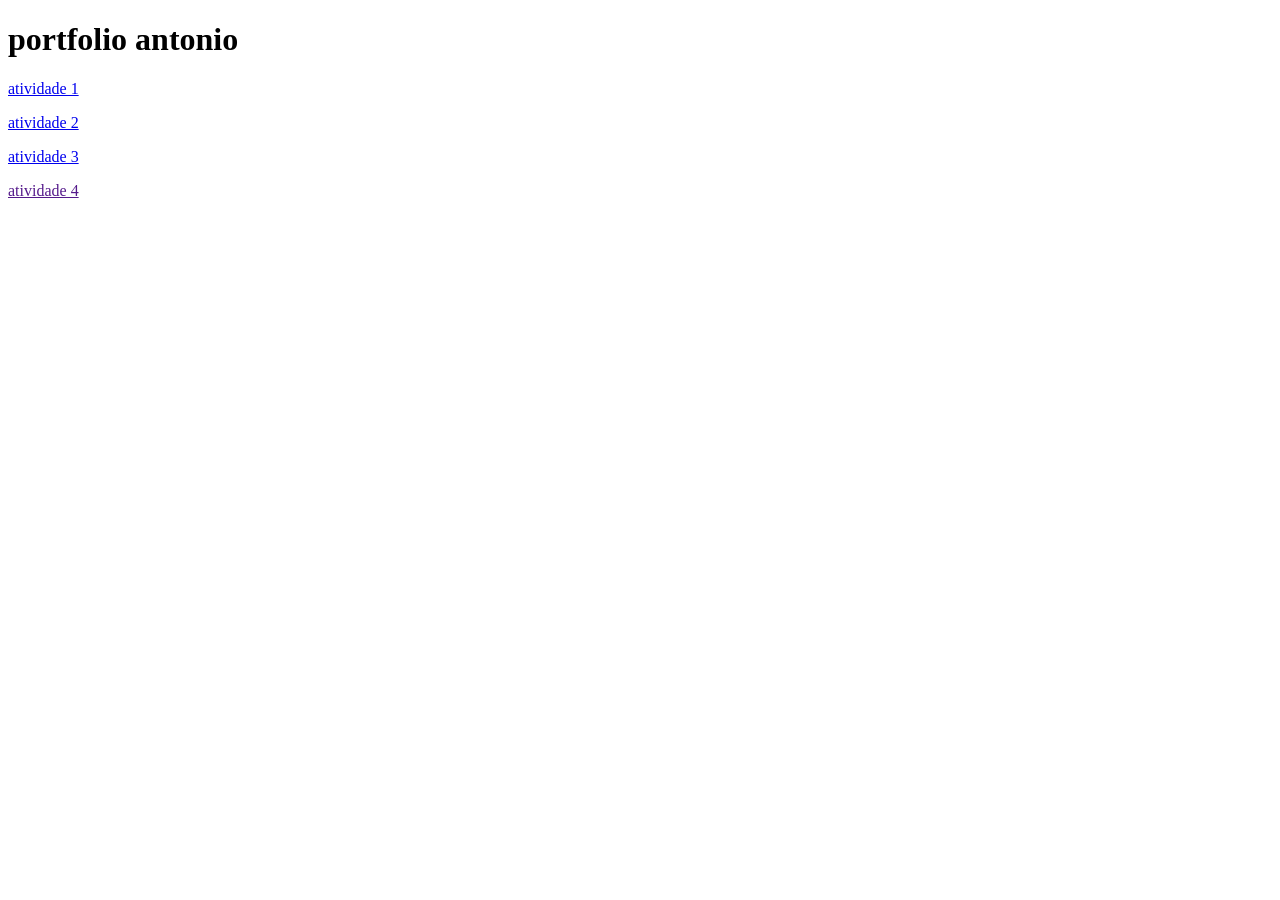
==== index.html @ e66b05ef "Add files via upload update 1.0" ====
<!DOCTYPE html>
<html lang="pt-br">
<head>
    <meta charset="UTF-8">
    <meta name="viewport" content="width=[device-width], initial-scale=1.0">
    <title>portfolio</title>
</head>
<body>
    <header>
 <h1>portfolio antonio</h1>
    </header>
    <main>
<a href="atividade1/olamundo.html"><p>atividade 1</p></a>
<a href="atividade 2/index.html"><p>atividade 2</p></a>
<a href="atividade 3/calculadoranota.html"><p>atividade 3</p></a>
<a href=""><p>atividade 4</p></a>

    </main>
    <footer>

    </footer>
</html>
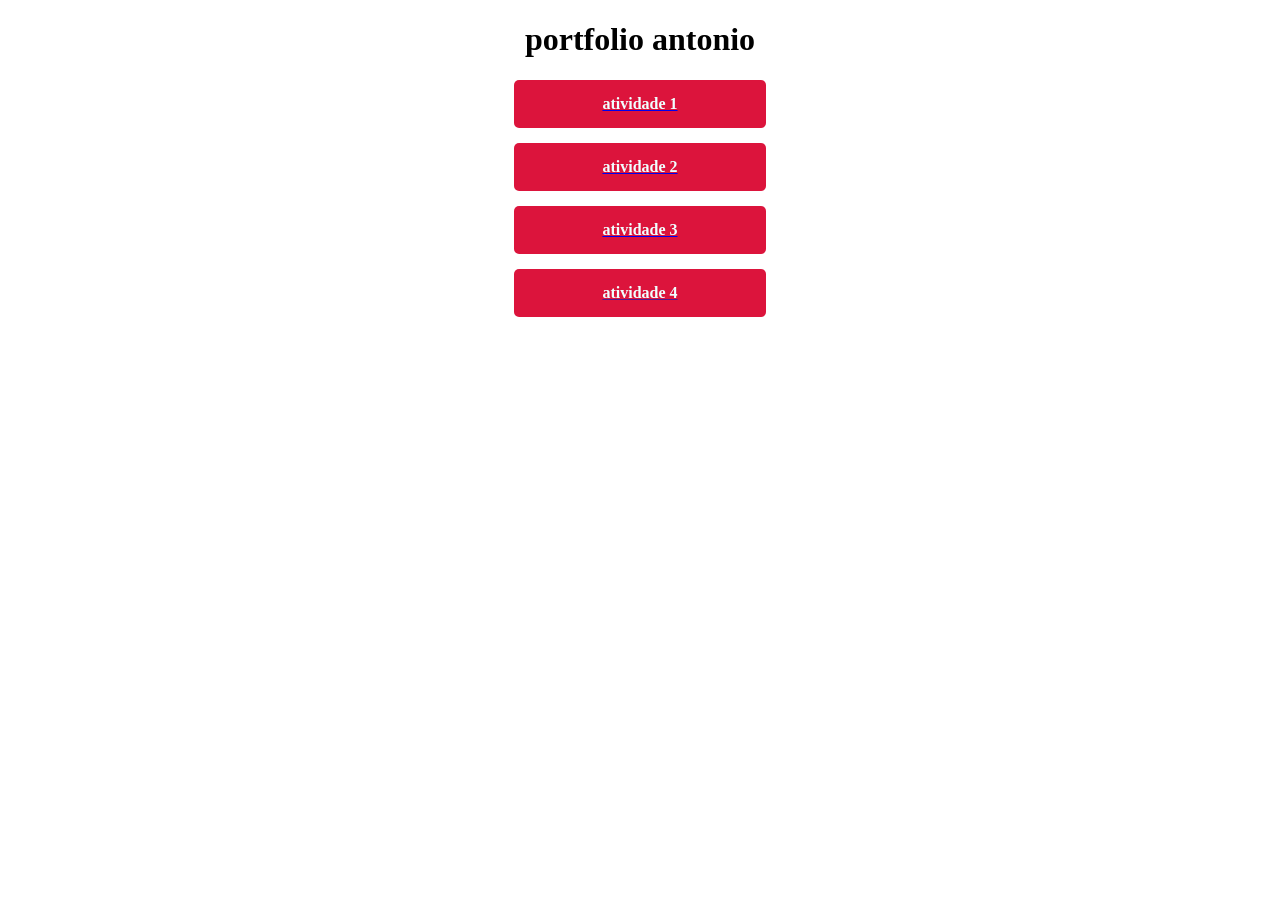
==== commit d6226a37: "Add files via upload" ====
--- a/index.html
+++ b/index.html
@@ -4,6 +4,7 @@
     <meta charset="UTF-8">
     <meta name="viewport" content="width=[device-width], initial-scale=1.0">
     <title>portfolio</title>
+    <link rel="stylesheet" href="style.css">
 </head>
 <body>
     <header>
--- a/style.css
+++ b/style.css
@@ -0,0 +1,21 @@
+a p{
+ background-color: crimson;
+ width: 20%;
+ padding: 15px 0;
+ text-align: center;
+ color: azure;
+ font-weight: bold;
+ border-radius: 5px;
+ transition: 1s;
+ cursor: pointer;
+ margin: 15px auto;
+}
+a p:hover{
+    background-color: brown;
+    transform: scale(1.2);
+}
+
+body{
+    text-align: center;
+}
+
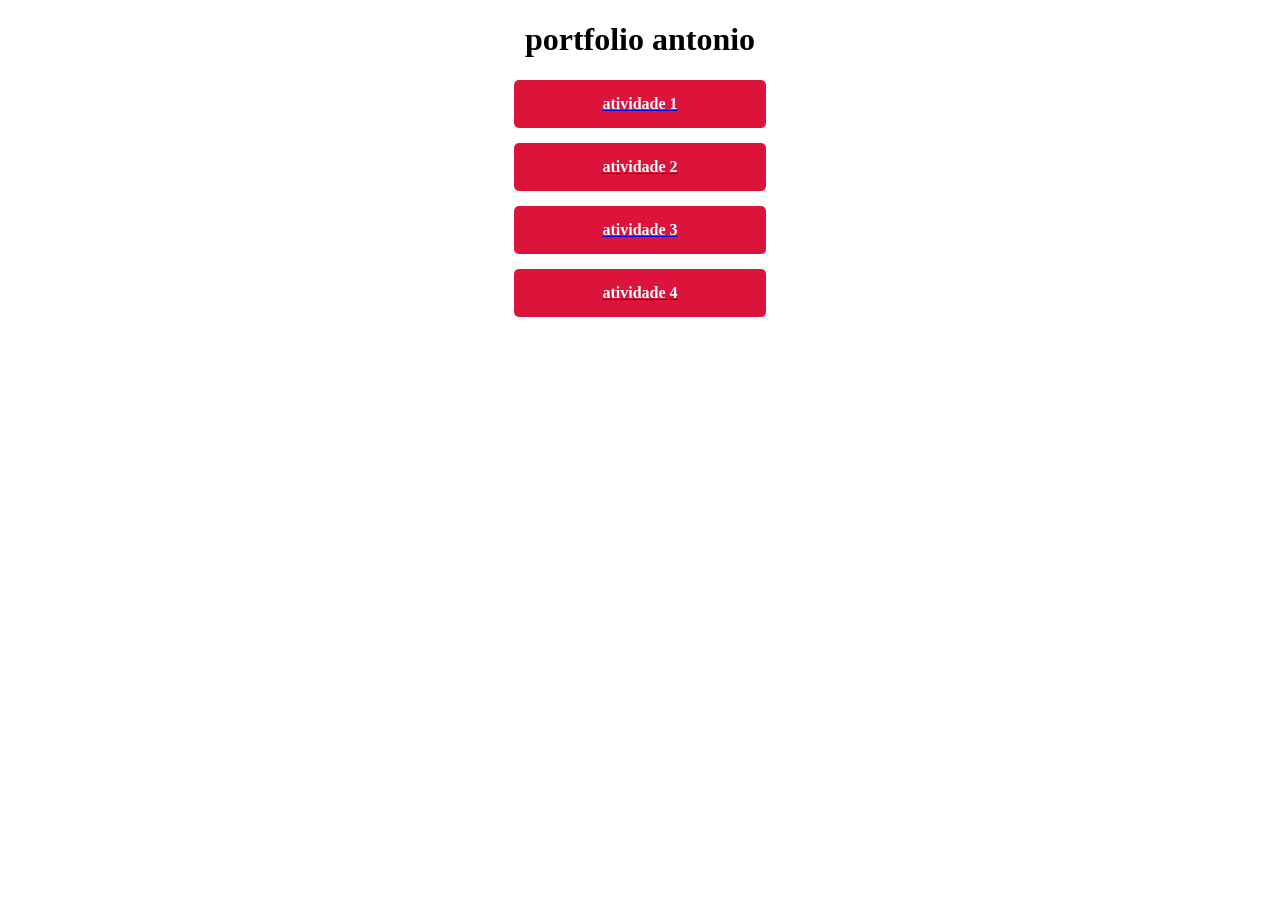
==== commit 5a82fc35: "Add files via upload" ====
--- a/index.html
+++ b/index.html
@@ -14,7 +14,7 @@
 <a href="atividade1/olamundo.html"><p>atividade 1</p></a>
 <a href="atividade 2/index.html"><p>atividade 2</p></a>
 <a href="atividade 3/calculadoranota.html"><p>atividade 3</p></a>
-<a href=""><p>atividade 4</p></a>
+<a href="atividade4/index.html"><p>atividade 4</p></a>
 
     </main>
     <footer>
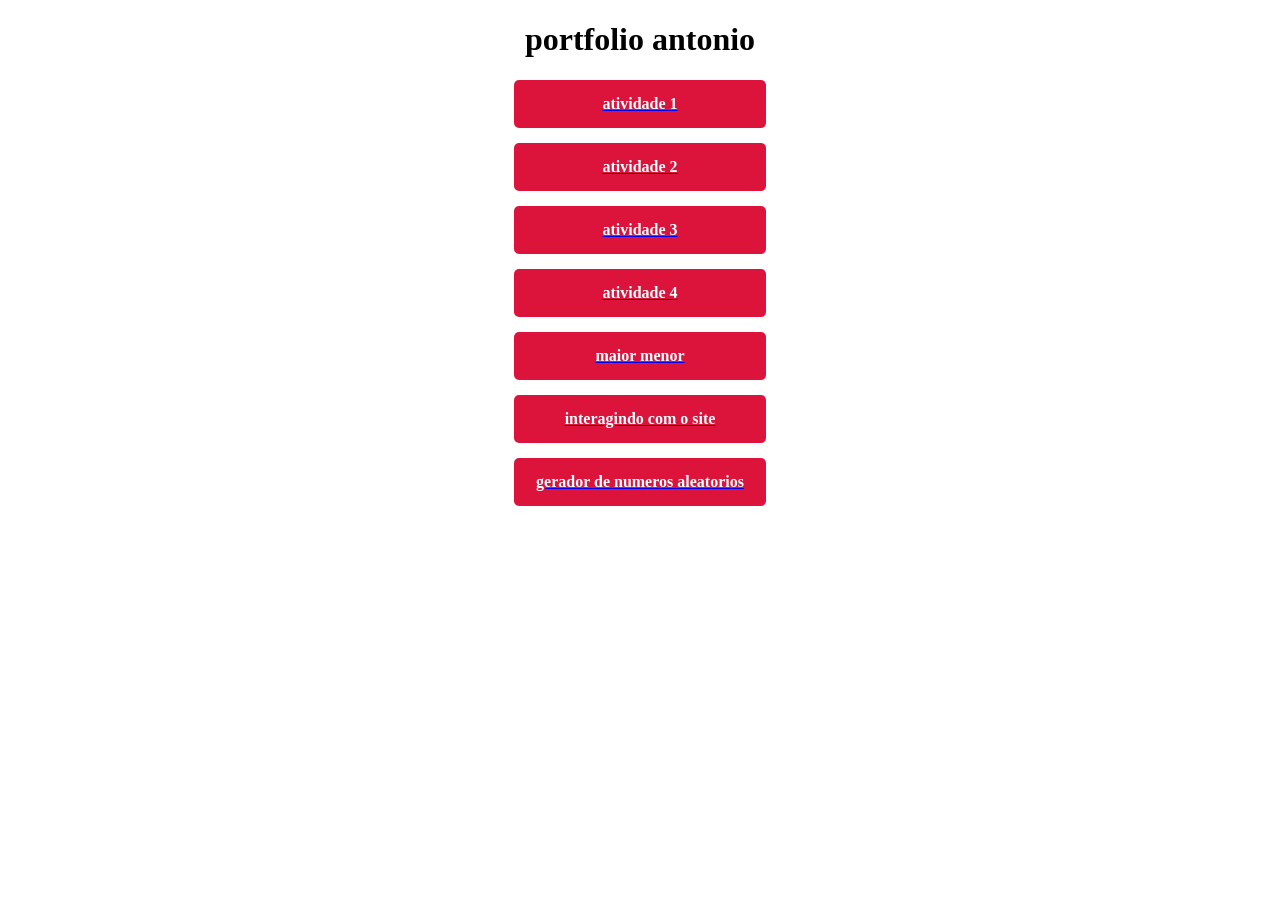
==== commit 3cde5078: "Add files via upload adição das atividade 6 e 7" ====
--- a/index.html
+++ b/index.html
@@ -14,8 +14,10 @@
 <a href="atividade1/olamundo.html"><p>atividade 1</p></a>
 <a href="atividade 2/index.html"><p>atividade 2</p></a>
 <a href="atividade 3/calculadoranota.html"><p>atividade 3</p></a>
-<a href="atividade4/index.html"><p>atividade 4</p></a>
-
+<a href="atividade4/parouimpar.html"><p>atividade 4</p></a>
+<a href="atividade5/index.html"><p>maior menor</p></a>
+<a href="atividade6/site.html"><p> interagindo com o site</p></a>
+<a href="atividade7/index.html"><p>gerador de numeros aleatorios</p></a>
     </main>
     <footer>
 
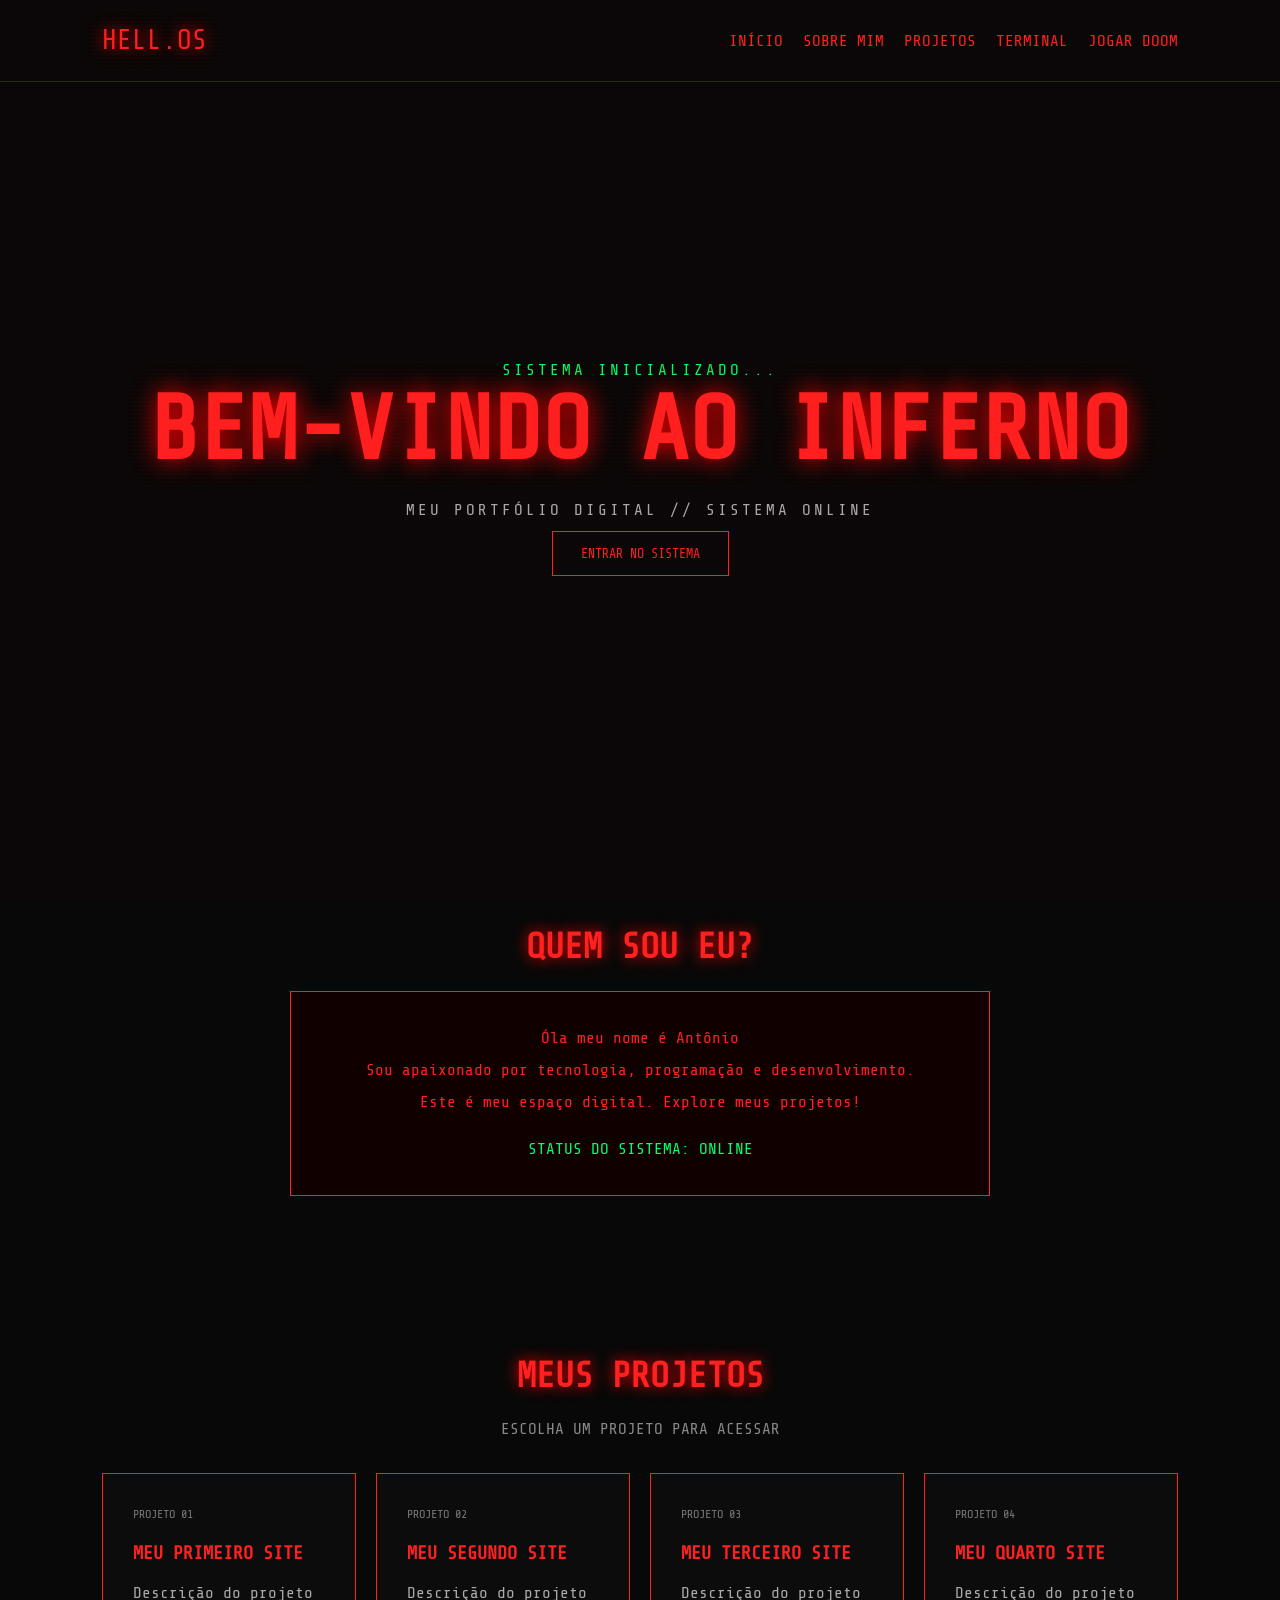
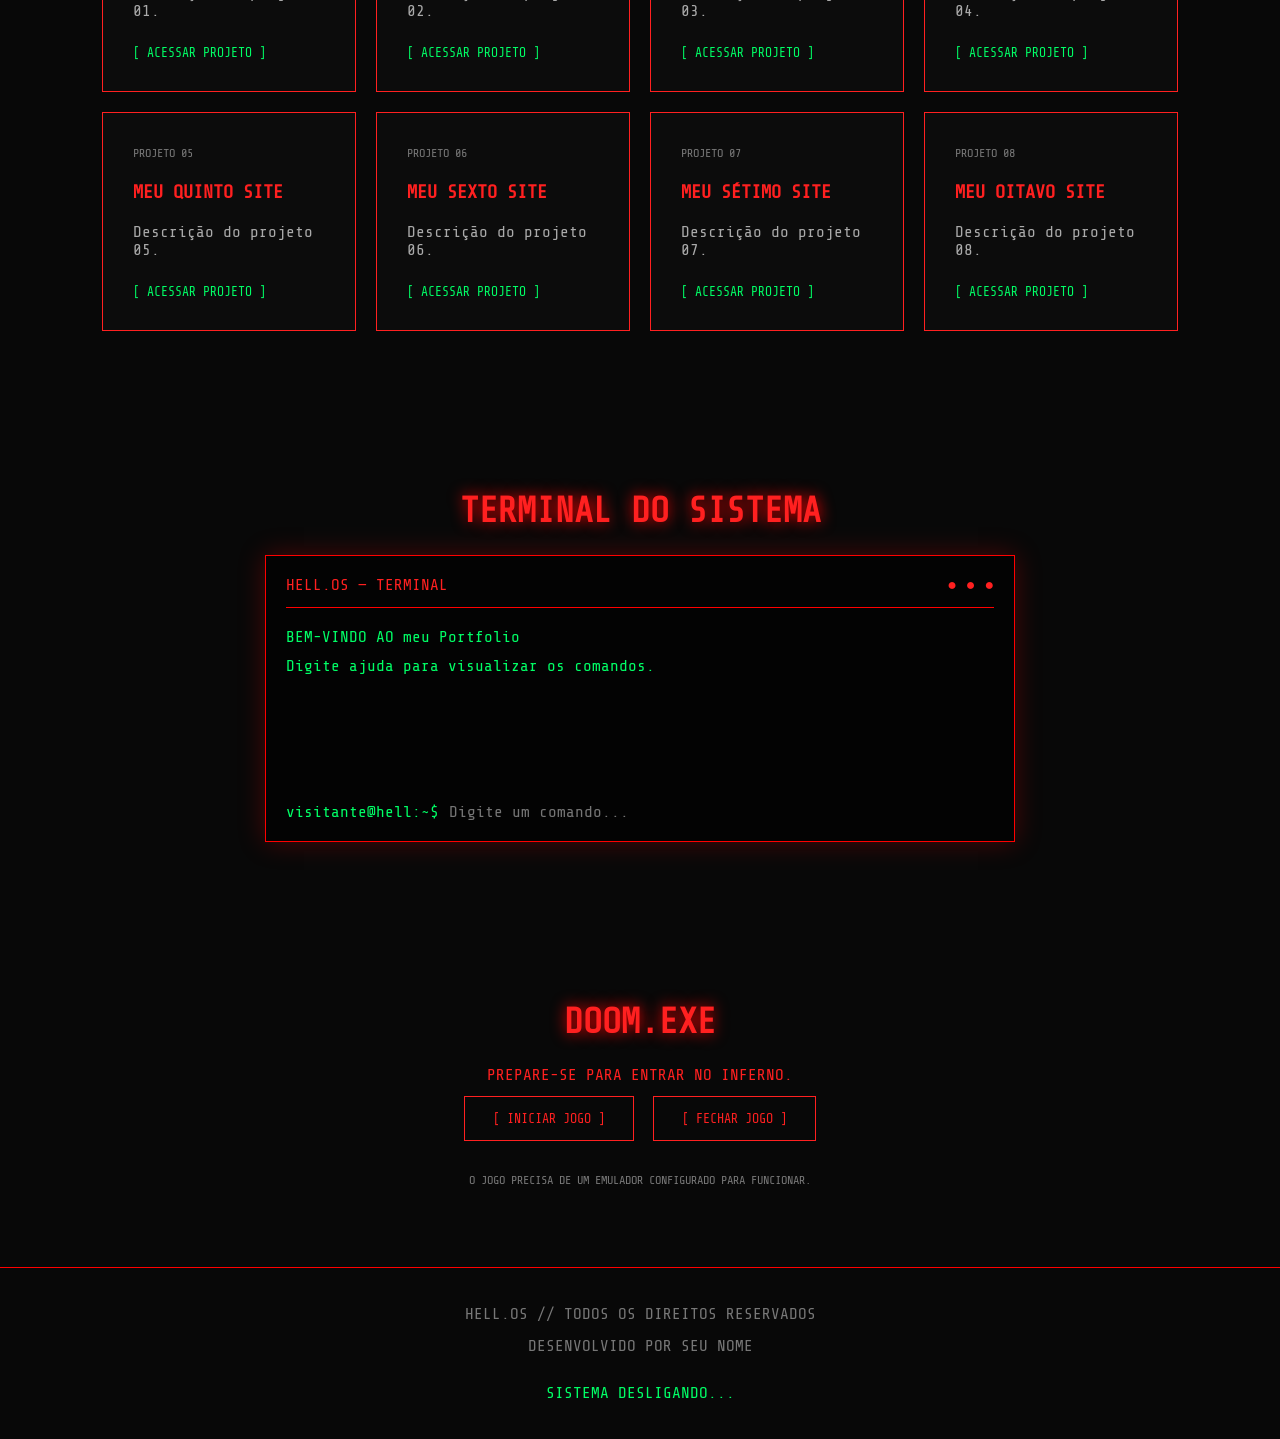
==== commit 1dce0b83: "Add files via upload" ====
--- a/index.html
+++ b/index.html
@@ -1,25 +1,294 @@
+
 <!DOCTYPE html>
-<html lang="pt-br">
+<html lang="pt-BR">
+
 <head>
     <meta charset="UTF-8">
-    <meta name="viewport" content="width=[device-width], initial-scale=1.0">
-    <title>portfolio</title>
+    <meta name="viewport" content="width=device-width, initial-scale=1.0">
+
+    <title>Portfolio Antônio</title>
+
     <link rel="stylesheet" href="style.css">
+
+    <link href="https://fonts.googleapis.com/css2?family=Share+Tech+Mono&display=swap" rel="stylesheet">
 </head>
+
 <body>
-    <header>
- <h1>portfolio antonio</h1>
-    </header>
-    <main>
-<a href="atividade1/olamundo.html"><p>atividade 1</p></a>
-<a href="atividade 2/index.html"><p>atividade 2</p></a>
-<a href="atividade 3/calculadoranota.html"><p>atividade 3</p></a>
-<a href="atividade4/parouimpar.html"><p>atividade 4</p></a>
-<a href="atividade5/index.html"><p>maior menor</p></a>
-<a href="atividade6/site.html"><p> interagindo com o site</p></a>
-<a href="atividade7/index.html"><p>gerador de numeros aleatorios</p></a>
-    </main>
-    <footer>
-
-    </footer>
-</html>+
+
+
+<header>
+    <div class="logo">HELL.OS</div>
+
+    <nav>
+        <a href="#inicio">INÍCIO</a>
+        <a href="#sobre">SOBRE MIM</a>
+        <a href="#projetos">PROJETOS</a>
+        <a href="#terminal">TERMINAL</a>
+        <a href="#doom">JOGAR DOOM</a>
+    </nav>
+</header>
+
+
+<!-- INÍCIO -->
+
+<section class="hero" id="inicio">
+
+    <p class="pequeno">SISTEMA INICIALIZADO...</p>
+
+    <h1> BEM-VINDO AO INFERNO </h1>
+
+    <p>MEU PORTFÓLIO DIGITAL // SISTEMA ONLINE</p>
+
+    <button onclick="irPara('sobre')">
+        ENTRAR NO SISTEMA
+    </button>
+
+</section>
+
+
+
+<section id="sobre">
+
+    <h2>QUEM SOU EU?</h2>
+
+    <div class="sobre-box">
+
+        <p>
+            Óla meu nome é Antônio
+        </p>
+
+        <p>
+            Sou apaixonado por tecnologia,
+            programação e desenvolvimento.
+        </p>
+
+        <p>
+            Este é meu espaço digital.
+            Explore meus projetos!
+        </p>
+
+        <p class="verde">
+            STATUS DO SISTEMA: ONLINE
+        </p>
+
+    </div>
+
+</section>
+
+
+
+
+<section id="projetos">
+
+    <h2>MEUS PROJETOS</h2>
+
+    <p class="descricao">
+        ESCOLHA UM PROJETO PARA ACESSAR
+    </p>
+
+    <div class="projetos">
+
+       
+        <a href="atividade1/olamundo.html"
+           target="_blank"
+           rel="noopener noreferrer"
+           class="projeto">
+
+            <span class="numero">PROJETO 01</span>
+            <h3>MEU PRIMEIRO SITE</h3>
+            <p>Descrição do projeto 01.</p>
+            <span class="acessar">[ ACESSAR PROJETO ]</span>
+
+        </a>
+
+
+        
+        <a href="atividade 2/index.html"
+           target="_blank"
+           rel="noopener noreferrer"
+           class="projeto">
+
+            <span class="numero">PROJETO 02</span>
+            <h3>MEU SEGUNDO SITE</h3>
+            <p>Descrição do projeto 02.</p>
+            <span class="acessar">[ ACESSAR PROJETO ]</span>
+
+        </a>
+
+
+        
+        <a href="atividade 3/calculadoranota.html"
+           target="_blank"
+           rel="noopener noreferrer"
+           class="projeto">
+
+            <span class="numero">PROJETO 03</span>
+            <h3>MEU TERCEIRO SITE</h3>
+            <p>Descrição do projeto 03.</p>
+            <span class="acessar">[ ACESSAR PROJETO ]</span>
+
+        </a>
+
+
+    
+        <a href="atividade4/parouimpar.html"
+           target="_blank"
+           rel="noopener noreferrer"
+           class="projeto">
+
+            <span class="numero">PROJETO 04</span>
+            <h3>MEU QUARTO SITE</h3>
+            <p>Descrição do projeto 04.</p>
+            <span class="acessar">[ ACESSAR PROJETO ]</span>
+
+        </a>
+
+
+        <a href="atividade5/index.html"
+           target="_blank"
+           rel="noopener noreferrer"
+           class="projeto">
+
+            <span class="numero">PROJETO 05</span>
+            <h3>MEU QUINTO SITE</h3>
+            <p>Descrição do projeto 05.</p>
+            <span class="acessar">[ ACESSAR PROJETO ]</span>
+
+        </a>
+
+
+      
+        <a href="atividade6/site.html"
+           target="_blank"
+           rel="noopener noreferrer"
+           class="projeto">
+
+            <span class="numero">PROJETO 06</span>
+            <h3>MEU SEXTO SITE</h3>
+            <p>Descrição do projeto 06.</p>
+            <span class="acessar">[ ACESSAR PROJETO ]</span>
+
+        </a>
+
+
+     
+        <a href="atividade7/index.html"
+           target="_blank"
+           rel="noopener noreferrer"
+           class="projeto">
+
+            <span class="numero">PROJETO 07</span>
+            <h3>MEU SÉTIMO SITE</h3>
+            <p>Descrição do projeto 07.</p>
+            <span class="acessar">[ ACESSAR PROJETO ]</span>
+
+        </a>
+
+
+        
+        <a href=""
+           target="_blank"
+           rel="noopener noreferrer"
+           class="projeto">
+
+            <span class="numero">PROJETO 08</span>
+            <h3>MEU OITAVO SITE</h3>
+            <p>Descrição do projeto 08.</p>
+            <span class="acessar">[ ACESSAR PROJETO ]</span>
+
+        </a>
+
+    </div>
+
+</section>
+
+
+
+
+<section id="terminal">
+
+    <h2>TERMINAL DO SISTEMA</h2>
+
+    <div class="terminal">
+
+        <div class="terminal-topo">
+            HELL.OS — TERMINAL
+            <span>● ● ●</span>
+        </div>
+
+        <div id="saida">
+
+            <p>BEM-VINDO AO meu Portfolio</p>
+            <p>Digite ajuda para visualizar os comandos.</p>
+
+        </div>
+
+        <div class="linha-input">
+
+            <span>visitante@hell:~$</span>
+
+            <input
+                type="text"
+                id="comando"
+                placeholder="Digite um comando..."
+                autocomplete="off"
+            >
+
+        </div>
+
+    </div>
+
+</section>
+
+
+<!-- DOOM -->
+
+<section id="doom">
+
+    <h2>DOOM.EXE</h2>
+
+    <p>PREPARE-SE PARA ENTRAR NO INFERNO.</p>
+
+    <button onclick="iniciarDoom()">
+        [ INICIAR JOGO ]
+    </button>
+
+    <button onclick="fecharDoom()">
+        [ FECHAR JOGO ]
+    </button>
+
+    <div class="tela-jogo" id="telaJogo">
+
+        <iframe
+            id="jogo"
+            title="Jogo DOOM"
+            allowfullscreen>
+        </iframe>
+
+    </div>
+
+    <p class="aviso">
+        O JOGO PRECISA DE UM EMULADOR CONFIGURADO PARA FUNCIONAR.
+    </p>
+
+</section>
+
+
+<!-- RODAPÉ -->
+
+<footer>
+
+    <p>HELL.OS // TODOS OS DIREITOS RESERVADOS</p>
+
+    <p>DESENVOLVIDO POR SEU NOME</p>
+
+    <p class="verde">SISTEMA DESLIGANDO...</p>
+
+</footer>
+
+
+<script src="script.js"></script>
+
+</body>
+</html>
--- a/style.css
+++ b/style.css
@@ -1,21 +1,364 @@
-a p{
- background-color: crimson;
- width: 20%;
- padding: 15px 0;
- text-align: center;
- color: azure;
- font-weight: bold;
- border-radius: 5px;
- transition: 1s;
- cursor: pointer;
- margin: 15px auto;
-}
-a p:hover{
-    background-color: brown;
-    transform: scale(1.2);
-}
-
-body{
+
+:root {
+    --vermelho: #ff2020;
+    --preto: #080808;
+    --verde: #00ff66;
+}
+
+* {
+    margin: 0;
+    padding: 0;
+    box-sizing: border-box;
+}
+
+html {
+    scroll-behavior: smooth;
+}
+
+body {
+    background: var(--preto);
+    color: var(--vermelho);
+    font-family: 'Share Tech Mono', monospace;
+    overflow-x: hidden;
+}
+
+
+body::after {
+    content: "";
+    position: fixed;
+    inset: 0;
+    pointer-events: none;
+    z-index: 999;
+
+    background: repeating-linear-gradient(
+        transparent 0px,
+        rgba(255,0,0,.035) 2px,
+        transparent 4px
+    );
+}
+
+
+header {
+    display: flex;
+    justify-content: space-between;
+    align-items: center;
+
+    padding: 25px 8%;
+
+    border-bottom: 1px solid #ff202055;
+    background: #080808;
+}
+
+.logo {
+    font-size: 27px;
+    text-shadow: 0 0 15px red;
+}
+
+nav {
+    display: flex;
+    gap: 20px;
+    flex-wrap: wrap;
+}
+
+nav a {
+    color: var(--vermelho);
+    text-decoration: none;
+    transition: .3s;
+}
+
+nav a:hover {
+    color: white;
+    text-shadow: 0 0 15px red;
+}
+
+
+
+.hero {
+    min-height: 85vh;
+
+    display: flex;
+    flex-direction: column;
+    justify-content: center;
+    align-items: center;
+
     text-align: center;
-}
-
+    padding: 30px;
+}
+
+.hero h1 {
+    font-size: clamp(35px, 8vw, 90px);
+    text-shadow: 0 0 25px red;
+
+    animation: glitch 2s infinite;
+}
+
+.hero p {
+    color: #aaa;
+    margin-top: 20px;
+    letter-spacing: 3px;
+}
+
+.pequeno {
+    color: var(--verde) !important;
+}
+
+@keyframes glitch {
+    0%, 90%, 100% {
+        transform: translateX(0);
+    }
+
+    92% {
+        transform: translateX(3px);
+    }
+
+    94% {
+        transform: translateX(-3px);
+    }
+}
+
+
+
+button {
+    background: transparent;
+    color: var(--vermelho);
+
+    border: 1px solid var(--vermelho);
+
+    padding: 14px 28px;
+    margin: 12px 5px;
+
+    font-family: inherit;
+    cursor: pointer;
+    transition: .3s;
+}
+
+button:hover {
+    background: var(--vermelho);
+    color: black;
+    box-shadow: 0 0 25px red;
+}
+
+
+
+section {
+    padding: 80px 8%;
+    text-align: center;
+}
+
+section h2 {
+    font-size: 35px;
+    margin-bottom: 25px;
+    text-shadow: 0 0 15px red;
+}
+
+
+
+.sobre-box {
+    max-width: 700px;
+    margin: auto;
+    padding: 30px;
+
+    border: 1px solid var(--vermelho);
+    background: #100000;
+
+    line-height: 2;
+}
+
+.verde {
+    color: var(--verde);
+    margin-top: 15px;
+}
+
+
+.descricao {
+    color: #888;
+    margin-bottom: 35px;
+}
+
+.projetos {
+    display: grid;
+
+    grid-template-columns:
+        repeat(auto-fit, minmax(220px, 1fr));
+
+    gap: 20px;
+
+    max-width: 1100px;
+    margin: auto;
+}
+
+.projeto {
+    display: block;
+
+    text-align: left;
+    text-decoration: none;
+    color: var(--vermelho);
+
+    border: 1px solid var(--vermelho);
+
+    padding: 30px;
+    min-height: 200px;
+
+    background: #0c0c0c;
+
+    transition: .3s;
+}
+
+.projeto:hover {
+    background: #260000;
+
+    box-shadow: 0 0 20px #ff202066;
+
+    transform: translateY(-5px);
+}
+
+.numero {
+    color: #777;
+    font-size: 12px;
+}
+
+.projeto h3 {
+    margin: 20px 0;
+}
+
+.projeto p {
+    color: #aaa;
+}
+
+.acessar {
+    display: inline-block;
+
+    color: var(--verde);
+    font-size: 13px;
+
+    margin-top: 25px;
+}
+
+.projeto:hover .acessar {
+    text-shadow: 0 0 10px var(--verde);
+}
+
+
+
+.terminal {
+    max-width: 750px;
+    margin: auto;
+
+    background: #030303;
+
+    border: 1px solid red;
+    padding: 20px;
+
+    text-align: left;
+
+    box-shadow: 0 0 25px #ff000044;
+}
+
+.terminal-topo {
+    display: flex;
+    justify-content: space-between;
+
+    border-bottom: 1px solid red;
+    padding-bottom: 12px;
+    margin-bottom: 15px;
+}
+
+#saida {
+    height: 180px;
+    overflow-y: auto;
+
+    line-height: 1.8;
+    color: var(--verde);
+
+    overflow-wrap: anywhere;
+}
+
+.linha-input {
+    display: flex;
+    gap: 10px;
+    color: var(--verde);
+}
+
+#comando {
+    background: transparent;
+    border: none;
+    outline: none;
+
+    color: var(--verde);
+    font-family: inherit;
+    font-size: 16px;
+
+    flex: 1;
+    min-width: 0;
+}
+
+
+
+.tela-jogo {
+    display: none;
+
+    max-width: 900px;
+    aspect-ratio: 4 / 3;
+
+    margin: 30px auto;
+
+    border: 3px solid red;
+    box-shadow: 0 0 35px red;
+}
+
+.tela-jogo.ativa {
+    display: block;
+}
+
+.tela-jogo iframe {
+    width: 100%;
+    height: 100%;
+    border: none;
+    background: black;
+}
+
+.aviso {
+    color: #777;
+    font-size: 12px;
+    margin-top: 20px;
+}
+
+
+
+footer {
+    border-top: 1px solid red;
+
+    padding: 30px;
+    text-align: center;
+
+    color: #777;
+    line-height: 2;
+}
+
+
+
+@media(max-width: 650px) {
+
+    header {
+        flex-direction: column;
+        gap: 20px;
+    }
+
+    nav {
+        justify-content: center;
+        gap: 12px;
+    }
+
+    .hero {
+        min-height: 65vh;
+    }
+
+    section {
+        padding: 60px 5%;
+    }
+
+    .linha-input {
+        flex-wrap: wrap;
+    }
+
+}
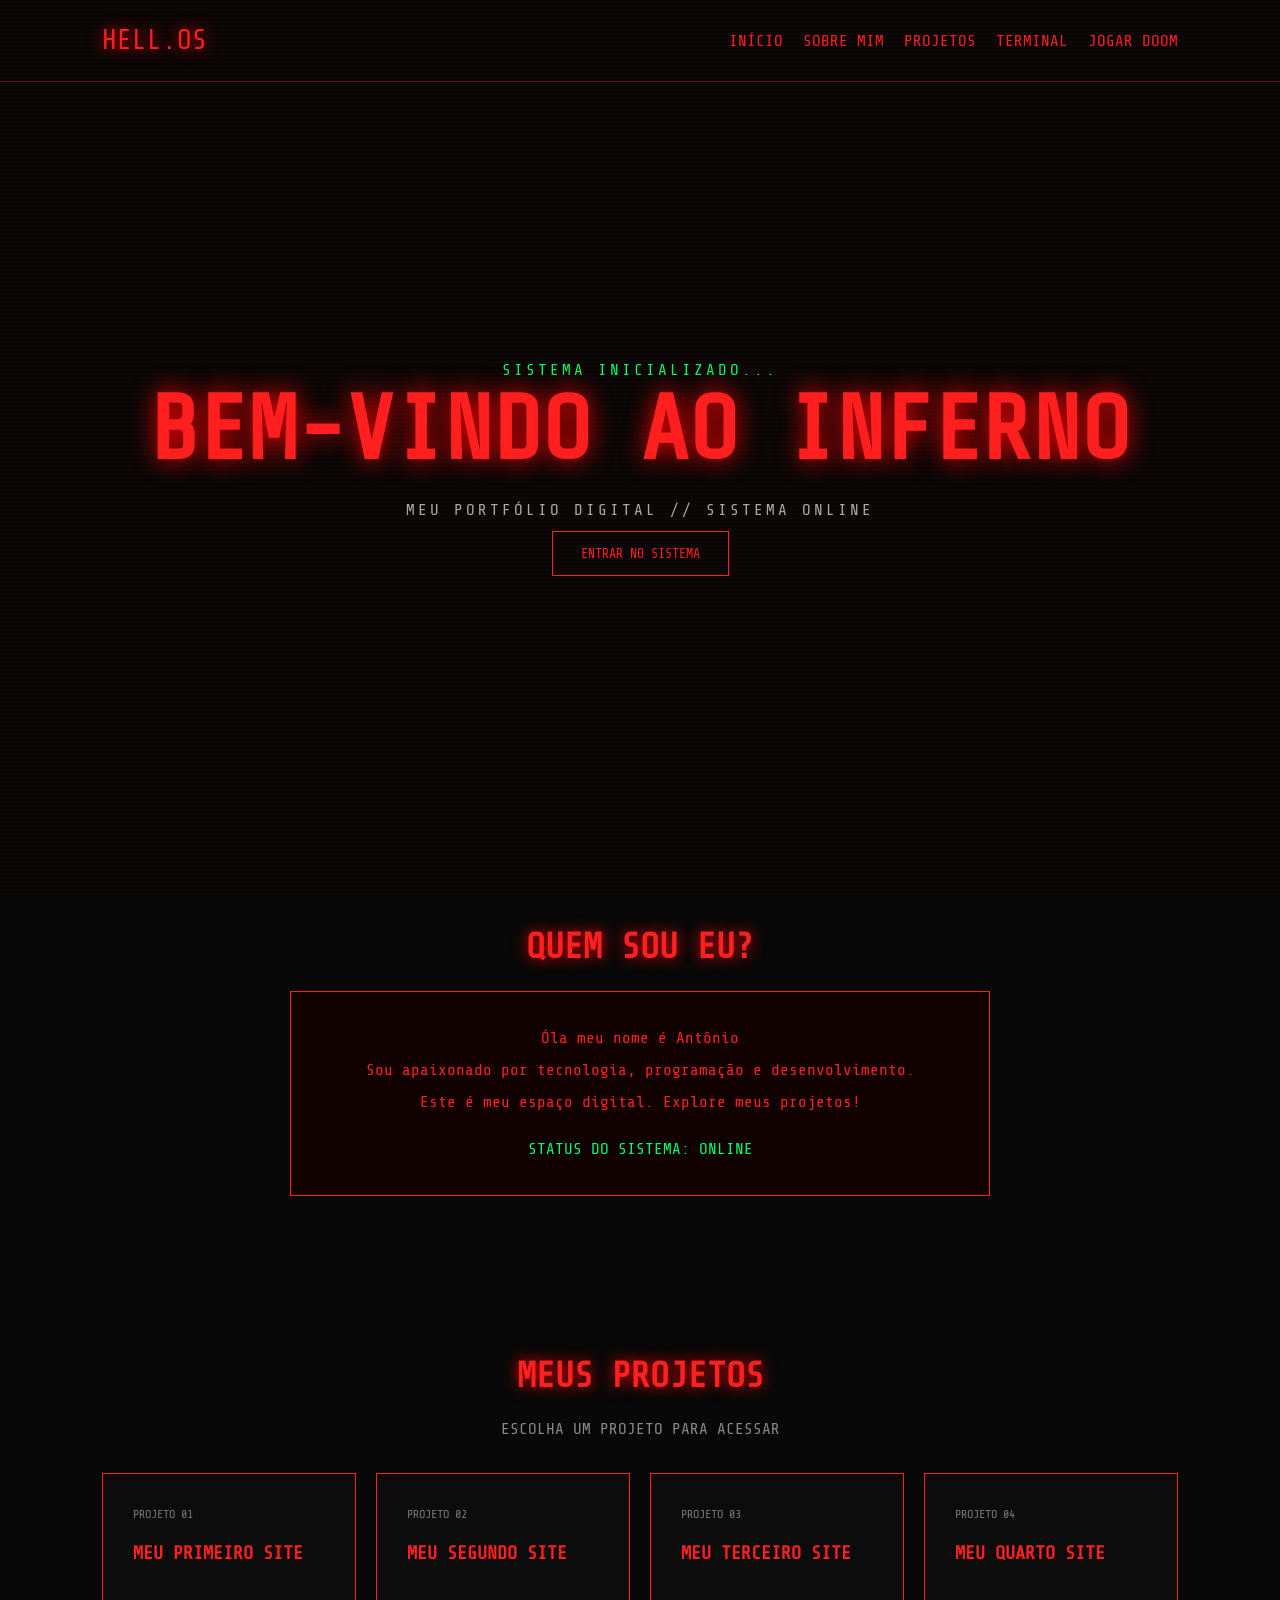
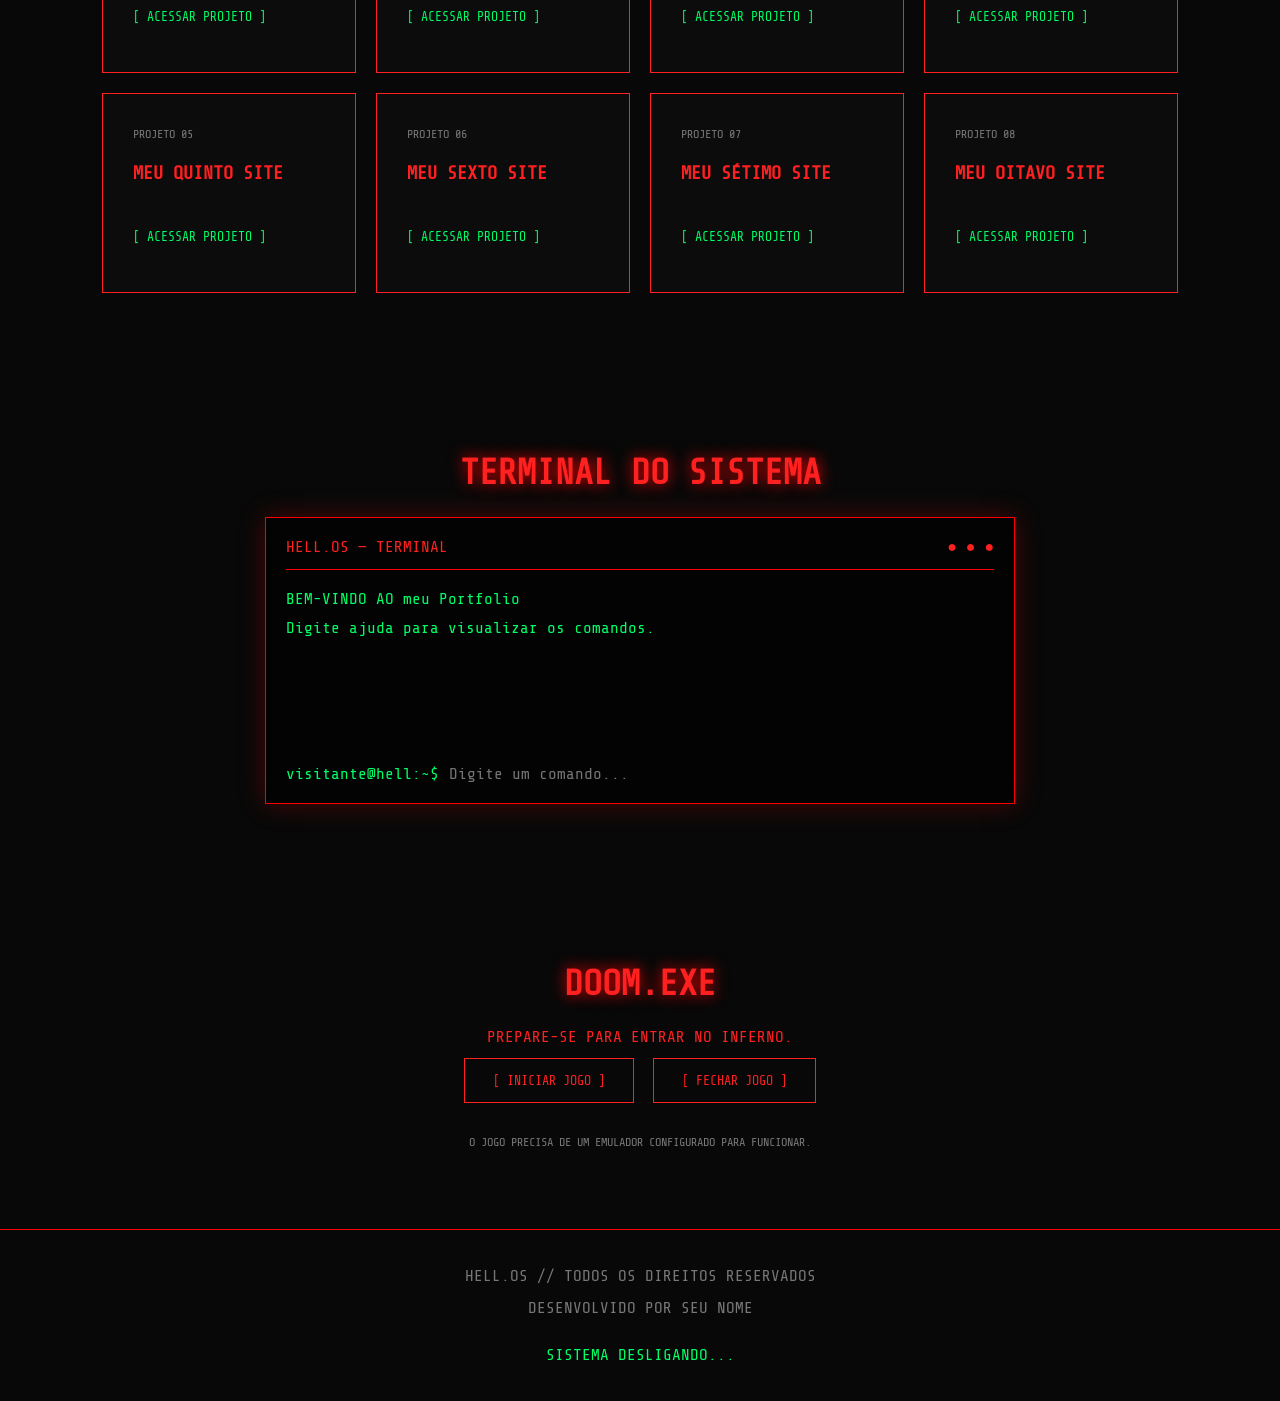
==== commit a723c330: "Add files via upload" ====
--- a/index.html
+++ b/index.html
@@ -97,7 +97,7 @@
 
             <span class="numero">PROJETO 01</span>
             <h3>MEU PRIMEIRO SITE</h3>
-            <p>Descrição do projeto 01.</p>
+            
             <span class="acessar">[ ACESSAR PROJETO ]</span>
 
         </a>
@@ -111,7 +111,7 @@
 
             <span class="numero">PROJETO 02</span>
             <h3>MEU SEGUNDO SITE</h3>
-            <p>Descrição do projeto 02.</p>
+            
             <span class="acessar">[ ACESSAR PROJETO ]</span>
 
         </a>
@@ -125,7 +125,7 @@
 
             <span class="numero">PROJETO 03</span>
             <h3>MEU TERCEIRO SITE</h3>
-            <p>Descrição do projeto 03.</p>
+            
             <span class="acessar">[ ACESSAR PROJETO ]</span>
 
         </a>
@@ -139,7 +139,7 @@
 
             <span class="numero">PROJETO 04</span>
             <h3>MEU QUARTO SITE</h3>
-            <p>Descrição do projeto 04.</p>
+            
             <span class="acessar">[ ACESSAR PROJETO ]</span>
 
         </a>
@@ -152,7 +152,7 @@
 
             <span class="numero">PROJETO 05</span>
             <h3>MEU QUINTO SITE</h3>
-            <p>Descrição do projeto 05.</p>
+            
             <span class="acessar">[ ACESSAR PROJETO ]</span>
 
         </a>
@@ -166,7 +166,7 @@
 
             <span class="numero">PROJETO 06</span>
             <h3>MEU SEXTO SITE</h3>
-            <p>Descrição do projeto 06.</p>
+            
             <span class="acessar">[ ACESSAR PROJETO ]</span>
 
         </a>
@@ -180,21 +180,21 @@
 
             <span class="numero">PROJETO 07</span>
             <h3>MEU SÉTIMO SITE</h3>
-            <p>Descrição do projeto 07.</p>
+         
             <span class="acessar">[ ACESSAR PROJETO ]</span>
 
         </a>
 
 
         
-        <a href=""
+        <a href="atividade 8/sorte ou azar.html"
            target="_blank"
            rel="noopener noreferrer"
            class="projeto">
 
             <span class="numero">PROJETO 08</span>
             <h3>MEU OITAVO SITE</h3>
-            <p>Descrição do projeto 08.</p>
+            
             <span class="acessar">[ ACESSAR PROJETO ]</span>
 
         </a>
